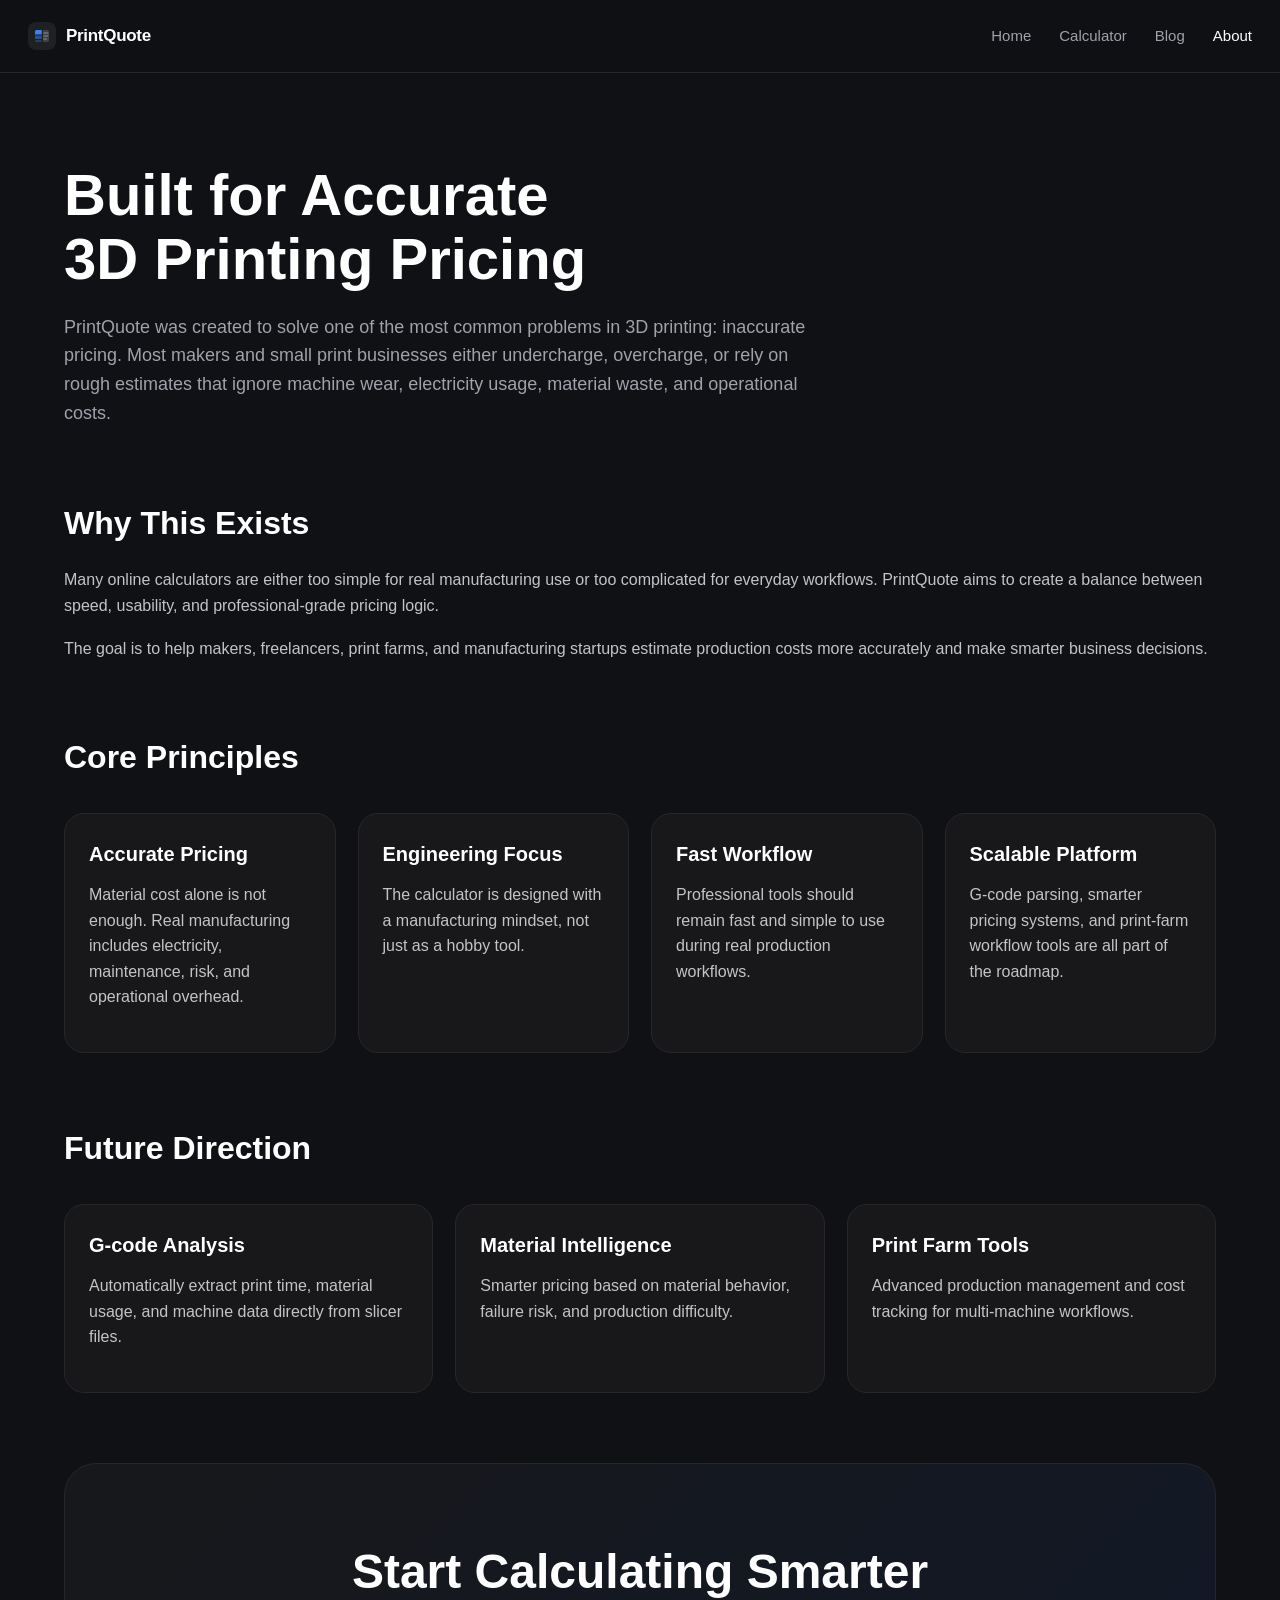
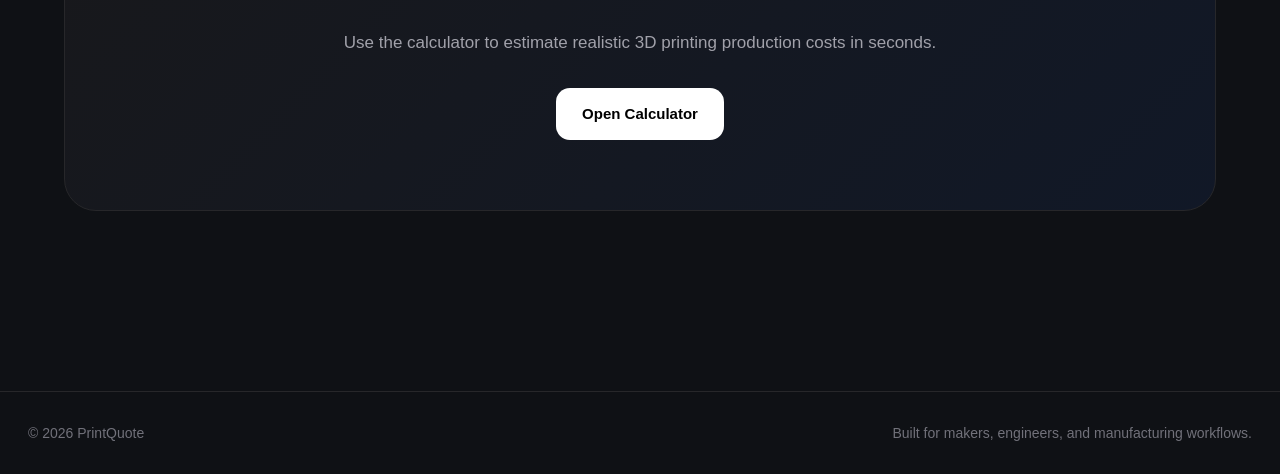
==== about.html @ ab30bac1 "Add files via upload" ====
<!DOCTYPE html>
<html lang="en">
<head>
    <meta charset="UTF-8" />
    <meta name="viewport" content="width=device-width, initial-scale=1.0" />
    <title>About | PrintQuote</title>
    <link rel="stylesheet" href="styles.css" />
</head>
<body>

    <!-- NAVBAR -->
    <nav class="navbar">
        <div class="nav-content">

            <a href="index.html" class="logo-wrap">
                <svg class="logo-icon" width="28" height="28" viewBox="0 0 28 28" fill="none" xmlns="http://www.w3.org/2000/svg">
                    <rect width="28" height="28" rx="8" fill="#ffffff" fill-opacity="0.07"/>
                    <path d="M7 9.5C7 8.67 7.67 8 8.5 8h5.25v4.5H7V9.5z" fill="#3b82f6"/>
                    <rect x="7" y="13.5" width="6.75" height="3.5" fill="#3b82f6" fill-opacity="0.5"/>
                    <rect x="7" y="18" width="6.75" height="2" rx="1" fill="#3b82f6" fill-opacity="0.3"/>
                    <path d="M15 8h4.5C20.33 8 21 8.67 21 9.5v9c0 .83-.67 1.5-1.5 1.5H15V8z" fill="#ffffff" fill-opacity="0.15"/>
                    <line x1="15.75" y1="11" x2="20" y2="11" stroke="#fff" stroke-opacity="0.4" stroke-width="1.2" stroke-linecap="round"/>
                    <line x1="15.75" y1="14" x2="20" y2="14" stroke="#fff" stroke-opacity="0.4" stroke-width="1.2" stroke-linecap="round"/>
                    <line x1="15.75" y1="17" x2="18.5" y2="17" stroke="#fff" stroke-opacity="0.4" stroke-width="1.2" stroke-linecap="round"/>
                </svg>
                <span class="logo-name">PrintQuote</span>
            </a>

            <div class="nav-right">
                <div class="nav-links">
                    <a href="index.html">Home</a>
                    <a href="calculator.html">Calculator</a>
                    <a href="blog.html">Blog</a>
                    <a href="about.html" class="active">About</a>
                </div>
            </div>

        </div>
    </nav>

    <!-- HERO -->
    <section class="hero">
        <div class="container">
            <h1>Built for Accurate<br>3D Printing Pricing</h1>
            <p class="hero-desc">PrintQuote was created to solve one of the most common problems in 3D printing: inaccurate pricing. Most makers and small print businesses either undercharge, overcharge, or rely on rough estimates that ignore machine wear, electricity usage, material waste, and operational costs.</p>
        </div>
    </section>

    <!-- WHY -->
    <section class="container">
        <div class="content-section">
            <h2>Why This Exists</h2>
            <p>Many online calculators are either too simple for real manufacturing use or too complicated for everyday workflows. PrintQuote aims to create a balance between speed, usability, and professional-grade pricing logic.</p>
            <p>The goal is to help makers, freelancers, print farms, and manufacturing startups estimate production costs more accurately and make smarter business decisions.</p>
        </div>
    </section>

    <!-- CORE PRINCIPLES -->
    <section class="container">
        <div class="content-section">
            <h2>Core Principles</h2>
            <div class="grid">

                <div class="card">
                    <h3>Accurate Pricing</h3>
                    <p>Material cost alone is not enough. Real manufacturing includes electricity, maintenance, risk, and operational overhead.</p>
                </div>

                <div class="card">
                    <h3>Engineering Focus</h3>
                    <p>The calculator is designed with a manufacturing mindset, not just as a hobby tool.</p>
                </div>

                <div class="card">
                    <h3>Fast Workflow</h3>
                    <p>Professional tools should remain fast and simple to use during real production workflows.</p>
                </div>

                <div class="card">
                    <h3>Scalable Platform</h3>
                    <p>G-code parsing, smarter pricing systems, and print-farm workflow tools are all part of the roadmap.</p>
                </div>

            </div>
        </div>
    </section>

    <!-- FUTURE -->
    <section class="container">
        <div class="content-section">
            <h2>Future Direction</h2>
            <div class="grid">

                <div class="card">
                    <h3>G-code Analysis</h3>
                    <p>Automatically extract print time, material usage, and machine data directly from slicer files.</p>
                </div>

                <div class="card">
                    <h3>Material Intelligence</h3>
                    <p>Smarter pricing based on material behavior, failure risk, and production difficulty.</p>
                </div>

                <div class="card">
                    <h3>Print Farm Tools</h3>
                    <p>Advanced production management and cost tracking for multi-machine workflows.</p>
                </div>

            </div>
        </div>
    </section>

    <!-- CTA -->
    <section style="padding-bottom:100px;">
        <div class="container">
            <div class="cta-box">
                <h2>Start Calculating Smarter</h2>
                <p>Use the calculator to estimate realistic 3D printing production costs in seconds.</p>
                <a href="calculator.html" class="button-primary">Open Calculator</a>
            </div>
        </div>
    </section>

    <!-- FOOTER -->
    <footer>
        <div class="footer-content">
            <p>© 2026 PrintQuote</p>
            <p>Built for makers, engineers, and manufacturing workflows.</p>
        </div>
    </footer>

</body>
</html>
---- styles.css ----
/* =========================================================
   PRINTQUOTE — styles.css
   Single shared stylesheet for all pages.
   ========================================================= */

/* ── VARIABLES ─────────────────────────────────────────── */
:root {
    --bg:       #0f1115;
    --surface:  #18181b;
    --deep:     #09090b;
    --border:   #27272a;
    --border-2: #3f3f46;
    --text:     #ffffff;
    --muted:    #a1a1aa;
    --subtle:   #71717a;
    --blue:     #3b82f6;
    --green:    #22c55e;
    --amber:    #f59e0b;
    --red:      #ef4444;
    --radius:   20px;
    --radius-sm:12px;
}

/* ── RESET ─────────────────────────────────────────────── */
*, *::before, *::after { box-sizing: border-box; margin: 0; padding: 0; }

/* ── BASE ───────────────────────────────────────────────── */
body {
    background: var(--bg);
    color: var(--text);
    font-family: Arial, sans-serif;
    line-height: 1.6;
    overflow-x: hidden;
}

a { text-decoration: none; color: inherit; }

/* ── LAYOUT ─────────────────────────────────────────────── */
.container {
    width: 100%;
    max-width: 1200px;
    margin: 0 auto;
    padding: 0 24px;
}

/* Calculator uses wider wrap */
.calc-wrap {
    max-width: 1440px;
    margin: 0 auto;
    padding: 28px;
}

/* ── NAVBAR ─────────────────────────────────────────────── */
.navbar {
    position: sticky;
    top: 0;
    backdrop-filter: blur(12px);
    -webkit-backdrop-filter: blur(12px);
    background: rgba(15, 17, 21, 0.88);
    border-bottom: 1px solid var(--border);
    z-index: 100;
}

.nav-content {
    max-width: 1440px;
    margin: 0 auto;
    padding: 0 28px;
    height: 72px;
    display: flex;
    align-items: center;
    justify-content: space-between;
}

/* ── LOGO ───────────────────────────────────────────────── */
.logo-wrap {
    display: flex;
    align-items: center;
    gap: 10px;
    color: var(--text);
    user-select: none;
    flex-shrink: 0;
}

.logo-icon { flex-shrink: 0; }

.logo-name {
    font-size: 17px;
    font-weight: 800;
    letter-spacing: -0.3px;
}

/* ── NAV RIGHT ──────────────────────────────────────────── */
.nav-right {
    display: flex;
    align-items: center;
    gap: 24px;
}

.nav-links {
    display: flex;
    gap: 28px;
}

.nav-links a {
    color: var(--muted);
    font-size: 15px;
    transition: color 0.15s;
}

.nav-links a:hover,
.nav-links a.active { color: var(--text); }

/* Currency select in navbar */
.nav-currency {
    background: var(--surface);
    border: 1px solid var(--border);
    border-radius: 10px;
    color: var(--text);
    padding: 7px 12px;
    font-size: 13px;
    font-family: Arial, sans-serif;
    cursor: pointer;
    transition: border-color 0.15s;
}

.nav-currency:focus {
    outline: none;
    border-color: var(--blue);
}

/* ── BUTTONS ────────────────────────────────────────────── */
.button-primary {
    display: inline-block;
    padding: 14px 26px;
    border-radius: 14px;
    font-weight: bold;
    font-size: 15px;
    background: white;
    color: black;
    cursor: pointer;
    border: none;
    transition: transform 0.2s;
    font-family: Arial, sans-serif;
}

.button-secondary {
    display: inline-block;
    padding: 14px 26px;
    border-radius: 14px;
    font-weight: bold;
    font-size: 15px;
    border: 1px solid var(--border);
    color: #d4d4d8;
    background: var(--surface);
    cursor: pointer;
    transition: transform 0.2s;
    font-family: Arial, sans-serif;
}

.button-primary:hover,
.button-secondary:hover { transform: translateY(-2px); }

.button-primary:active,
.button-secondary:active { transform: translateY(0); }

/* ── CARDS ──────────────────────────────────────────────── */
.card {
    background: var(--surface);
    border: 1px solid var(--border);
    border-radius: var(--radius);
    padding: 24px;
}

/* Section label inside calculator cards */
.card > h2 {
    font-size: 13px;
    font-weight: 700;
    color: var(--muted);
    text-transform: uppercase;
    letter-spacing: 0.8px;
    margin-bottom: 18px;
}

/* Feature / about cards */
.card h3 {
    font-size: 20px;
    font-weight: 700;
    margin-bottom: 12px;
}

.card p {
    color: var(--muted);
    font-size: 15px;
}

/* ── FOOTER ─────────────────────────────────────────────── */
footer {
    border-top: 1px solid var(--border);
    margin-top: 80px;
}

.footer-content {
    max-width: 1440px;
    margin: 0 auto;
    padding: 30px 28px;
    display: flex;
    justify-content: space-between;
    flex-wrap: wrap;
    gap: 20px;
}

.footer-content p { color: var(--subtle); font-size: 14px; }

/* ── HERO (shared base) ─────────────────────────────────── */
.hero { padding: 90px 0 70px; }

.hero h1 {
    font-size: 58px;
    line-height: 1.1;
    margin-bottom: 22px;
}

.hero > .container > p,
.hero p.hero-desc {
    color: var(--muted);
    font-size: 18px;
    max-width: 760px;
}

/* Index hero — larger with gradient background */
.hero--index {
    position: relative;
    padding: 120px 0 100px;
}

.hero--index::before {
    content: "";
    position: absolute;
    inset: 0;
    background: radial-gradient(circle at top left, rgba(59, 130, 246, 0.12), transparent 35%);
    pointer-events: none;
}

.hero-content { position: relative; z-index: 2; }

.hero--index h1 {
    font-size: 72px;
    max-width: 900px;
    margin-bottom: 24px;
}

.hero--index p {
    font-size: 20px;
    max-width: 720px;
    margin-bottom: 40px;
}

.hero-tag {
    display: inline-block;
    padding: 10px 16px;
    border: 1px solid var(--border);
    border-radius: 999px;
    color: var(--muted);
    font-size: 14px;
    margin-bottom: 28px;
    background: var(--surface);
}

.hero-buttons {
    display: flex;
    gap: 18px;
    flex-wrap: wrap;
}

/* ── PREVIEW (index only) ───────────────────────────────── */
.preview {
    margin-top: 70px;
    background: linear-gradient(145deg, #18181b, #111827);
    border: 1px solid var(--border);
    border-radius: 28px;
    padding: 40px;
}

.preview-grid {
    display: grid;
    grid-template-columns: 1fr 350px;
    gap: 30px;
}

.preview-card {
    background: var(--bg);
    border: 1px solid var(--border);
    border-radius: 20px;
    padding: 24px;
}

.preview-price {
    font-size: 56px;
    font-weight: bold;
    margin: 20px 0 30px;
}

.preview-row {
    display: flex;
    justify-content: space-between;
    margin-bottom: 16px;
}

.preview-row span:first-child { color: var(--muted); }

.fake-input {
    height: 52px;
    background: var(--surface);
    border: 1px solid var(--border);
    border-radius: 14px;
    margin-top: 12px;
    margin-bottom: 18px;
}

/* ── SECTIONS (index features) ──────────────────────────── */
.section { padding: 100px 0; }

.section-title {
    font-size: 52px;
    margin-bottom: 20px;
}

.section-sub {
    color: var(--muted);
    max-width: 700px;
    font-size: 18px;
    margin-bottom: 56px;
}

.features-grid, .grid {
    display: grid;
    grid-template-columns: repeat(auto-fit, minmax(260px, 1fr));
    gap: 22px;
    margin-top: 30px;
}

.feature-card {
    background: var(--surface);
    border: 1px solid var(--border);
    border-radius: 24px;
    padding: 28px;
}

.feature-card h3 { font-size: 20px; margin-bottom: 12px; }
.feature-card p  { color: var(--muted); font-size: 15px; }

/* ── CTA BOX ────────────────────────────────────────────── */
.cta-box {
    background: linear-gradient(135deg, #18181b, #111827);
    border: 1px solid var(--border);
    border-radius: 32px;
    padding: 70px;
    text-align: center;
}

.cta-box h2 { font-size: 48px; margin-bottom: 18px; }

.cta-box p {
    color: var(--muted);
    max-width: 680px;
    margin: 0 auto 32px;
    font-size: 17px;
}

/* ── ABOUT — CONTENT SECTIONS ───────────────────────────── */
.content-section { margin-bottom: 70px; }

.content-section h2 {
    font-size: 32px;
    margin-bottom: 18px;
}

.content-section p {
    color: #c4c4c5;
    margin-bottom: 18px;
    font-size: 16px;
}

/* ── BLOG CARDS ─────────────────────────────────────────── */
.blog-section { padding-bottom: 120px; }

.blog-grid {
    display: grid;
    grid-template-columns: repeat(auto-fit, minmax(320px, 1fr));
    gap: 28px;
}

.blog-card {
    background: var(--surface);
    border: 1px solid var(--border);
    border-radius: 24px;
    overflow: hidden;
    transition: transform 0.25s, border-color 0.25s;
}

.blog-card:hover {
    transform: translateY(-6px);
    border-color: var(--border-2);
}

.blog-image {
    height: 220px;
    background: linear-gradient(135deg, #1e293b, #111827);
    display: flex;
    align-items: center;
    justify-content: center;
    color: var(--subtle);
    font-size: 14px;
    border-bottom: 1px solid var(--border);
}

.blog-content { padding: 28px; }

.blog-tag {
    display: inline-block;
    background: #0f172a;
    border: 1px solid #1e293b;
    color: #93c5fd;
    font-size: 12px;
    padding: 6px 10px;
    border-radius: 999px;
    margin-bottom: 18px;
}

.blog-title { font-size: 22px; line-height: 1.3; margin-bottom: 14px; }
.blog-desc  { color: var(--muted); margin-bottom: 22px; font-size: 15px; }
.read-more  { color: var(--text); font-weight: bold; }

/* ── FEATURED POST ──────────────────────────────────────── */
.featured {
    margin-bottom: 50px;
    background: linear-gradient(145deg, #18181b, #111827);
    border: 1px solid var(--border);
    border-radius: 32px;
    overflow: hidden;
}

.featured-grid { display: grid; grid-template-columns: 1fr 1fr; }

.featured-image {
    min-height: 420px;
    background: linear-gradient(135deg, #111827, #1e293b);
    display: flex;
    align-items: center;
    justify-content: center;
    color: var(--subtle);
}

.featured-content { padding: 50px; }

.featured-content h2 {
    font-size: 36px;
    line-height: 1.2;
    margin: 18px 0;
}

.featured-content p { color: var(--muted); margin-bottom: 28px; }

/* ── CALCULATOR GRID ─────────────────────────────────────── */
.calc-grid {
    display: grid;
    grid-template-columns: 1fr 400px;
    gap: 28px;
    align-items: start;
}

.calc-grid .card { margin-bottom: 16px; }

/* ── FORM INPUTS ────────────────────────────────────────── */
.inputs { display: flex; flex-direction: column; gap: 14px; }

.input-group { display: flex; flex-direction: column; gap: 8px; }

label {
    color: var(--muted);
    font-size: 13px;
    font-weight: 500;
}

input, select {
    background: var(--deep);
    border: 1px solid var(--border);
    border-radius: var(--radius-sm);
    color: var(--text);
    padding: 12px;
    font-size: 15px;
    font-family: Arial, sans-serif;
    transition: border-color 0.15s;
    -webkit-appearance: none;
    appearance: none;
}

input:focus, select:focus {
    outline: none;
    border-color: var(--blue);
}

/* ── QUOTE CARD ─────────────────────────────────────────── */
.quote-card {
    position: sticky;
    top: 88px; /* navbar height + gap */
    height: fit-content;
    margin-bottom: 0 !important;
}

#matLabel {
    font-size: 10px;
    font-weight: 700;
    letter-spacing: 2.5px;
    text-transform: uppercase;
    color: var(--subtle);
}

.price {
    font-size: 52px;
    font-weight: bold;
    margin: 12px 0 28px;
    letter-spacing: -2px;
    line-height: 1;
}

.row {
    display: flex;
    justify-content: space-between;
    margin-bottom: 12px;
    font-size: 14px;
}

.row span:first-child { color: var(--muted); }
.row span:last-child  { color: #e4e4e7; font-weight: 600; }

.divider { height: 1px; background: var(--border); margin: 12px 0; }

/* ── GCODE UPLOAD ───────────────────────────────────────── */
#gcodeFile { display: none; }

.gcode-label {
    display: flex;
    align-items: center;
    justify-content: center;
    gap: 10px;
    width: 100%;
    padding: 16px 20px;
    border: 1.5px dashed var(--border);
    border-radius: var(--radius-sm);
    background: var(--deep);
    color: var(--muted);
    font-size: 14px;
    font-family: Arial, sans-serif;
    cursor: pointer;
    transition: border-color 0.15s, color 0.15s, background 0.15s;
}

.gcode-label:hover {
    border-color: var(--blue);
    color: var(--text);
    background: rgba(59, 130, 246, 0.06);
}

.gcode-status {
    font-size: 13px;
    margin-top: 10px;
    color: var(--muted);
    min-height: 18px;
    word-break: break-all;
}

.gcode-status.success { color: var(--green); }
.gcode-status.warning { color: var(--amber); }
.gcode-status.loading { color: var(--blue); }
.gcode-status.error   { color: var(--red); }

/* ── FIELD FILL ANIMATION ───────────────────────────────── */
@keyframes fieldFill {
    0%   { border-color: var(--green); box-shadow: 0 0 0 3px rgba(34, 197, 94, 0.2); }
    70%  { border-color: var(--green); box-shadow: 0 0 0 1px rgba(34, 197, 94, 0.05); }
    100% { border-color: var(--border); box-shadow: none; }
}

.field-filled { animation: fieldFill 2s ease-out forwards; }

/* ── RESPONSIVE ─────────────────────────────────────────── */
@media (max-width: 980px) {
    .calc-grid       { grid-template-columns: 1fr; }
    .featured-grid   { grid-template-columns: 1fr; }
    .preview-grid    { grid-template-columns: 1fr; }
    .featured-content { padding: 30px; }
    .featured-content h2 { font-size: 28px; }
    .hero--index h1, .hero h1 { font-size: 46px; }
    .section-title   { font-size: 38px; }
    .cta-box         { padding: 40px 24px; }
    .cta-box h2      { font-size: 36px; }
    .quote-card      { position: static; }
}

@media (max-width: 700px) {
    .nav-content  { flex-wrap: wrap; height: auto; padding: 14px 20px; gap: 12px; }
    .nav-links    { gap: 16px; }
    .nav-links a  { font-size: 14px; }
    .hero--index h1, .hero h1 { font-size: 36px; }
    .price        { font-size: 40px; }
    .content-section h2 { font-size: 26px; }
    .cta-box h2   { font-size: 28px; }
    .calc-wrap    { padding: 16px; }
}
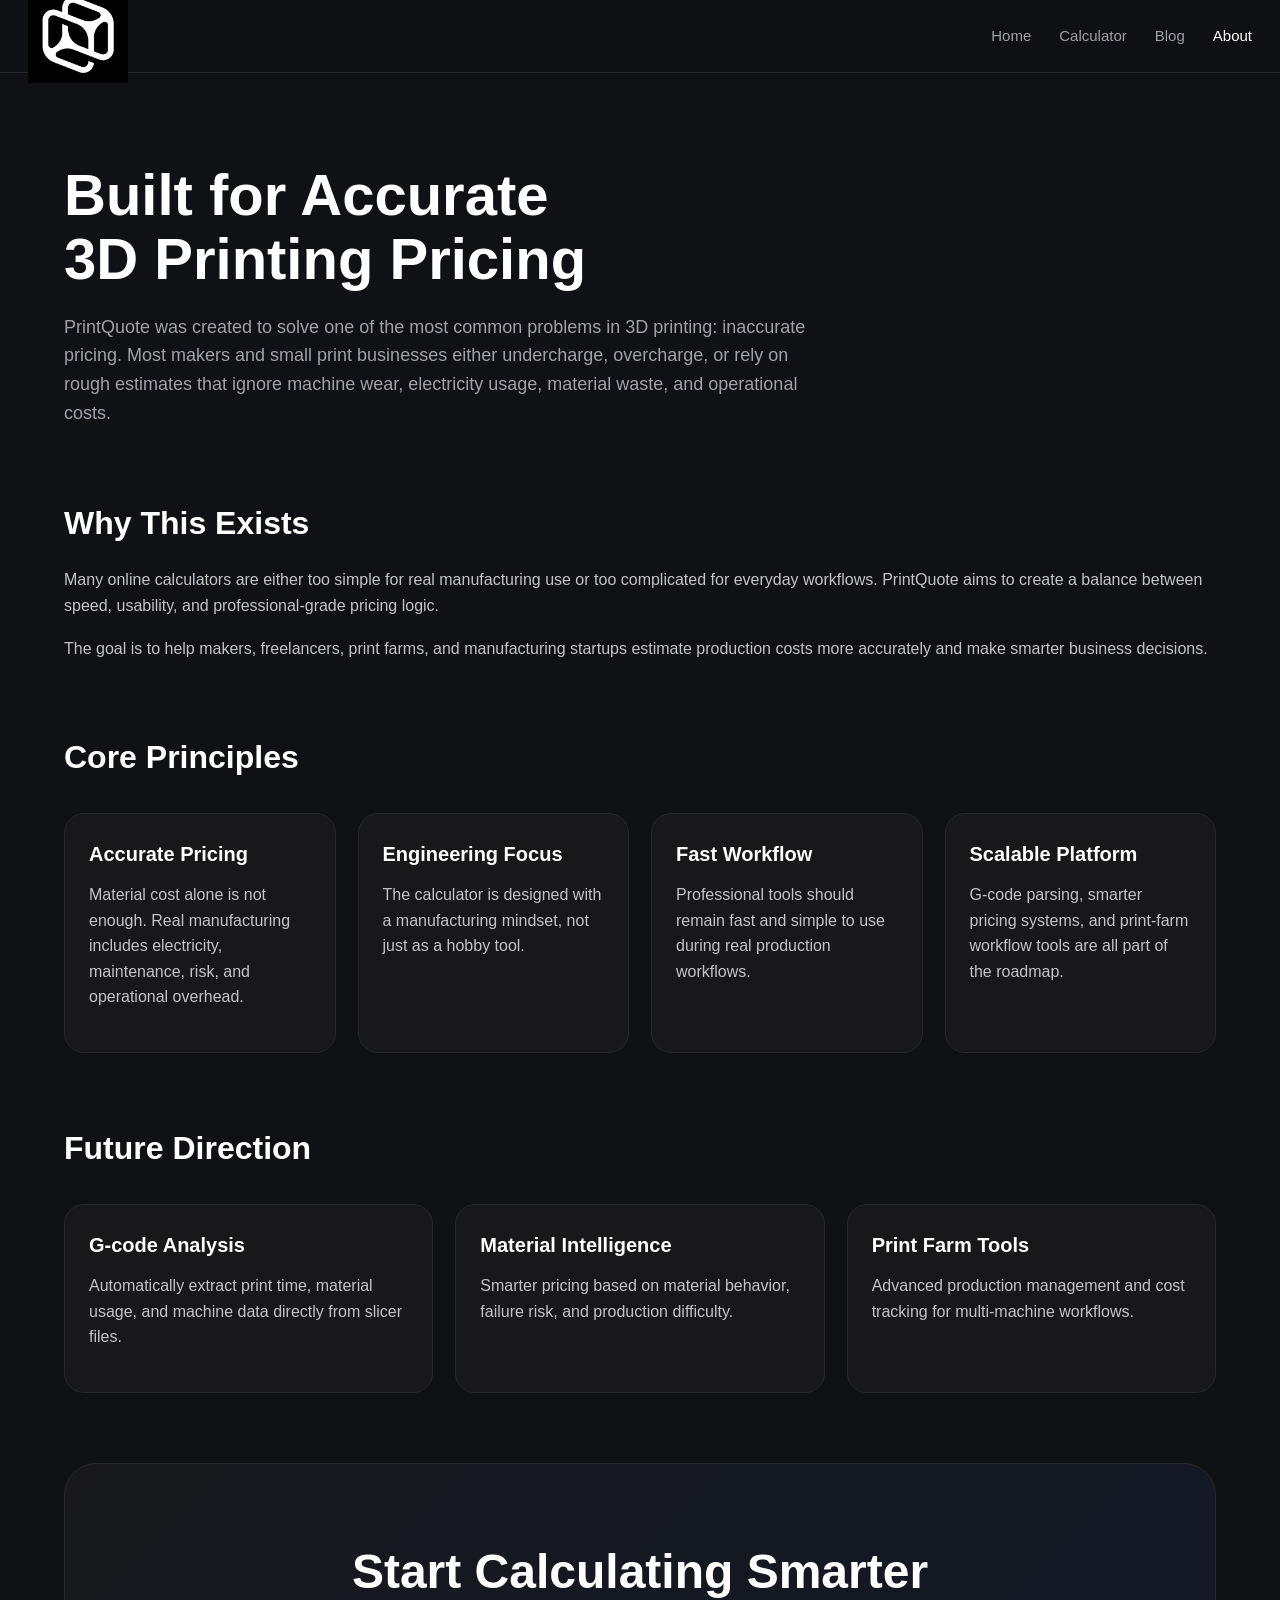
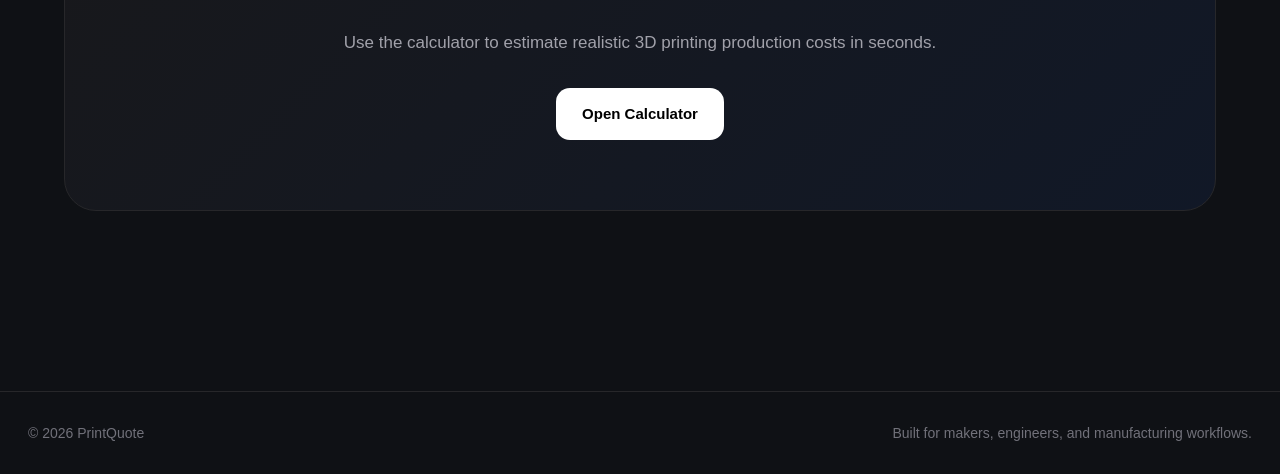
==== commit c04385ea: "Replace SVG logo with image logo" ====
--- a/about.html
+++ b/about.html
@@ -13,17 +13,7 @@
         <div class="nav-content">
 
             <a href="index.html" class="logo-wrap">
-                <svg class="logo-icon" width="28" height="28" viewBox="0 0 28 28" fill="none" xmlns="http://www.w3.org/2000/svg">
-                    <rect width="28" height="28" rx="8" fill="#ffffff" fill-opacity="0.07"/>
-                    <path d="M7 9.5C7 8.67 7.67 8 8.5 8h5.25v4.5H7V9.5z" fill="#3b82f6"/>
-                    <rect x="7" y="13.5" width="6.75" height="3.5" fill="#3b82f6" fill-opacity="0.5"/>
-                    <rect x="7" y="18" width="6.75" height="2" rx="1" fill="#3b82f6" fill-opacity="0.3"/>
-                    <path d="M15 8h4.5C20.33 8 21 8.67 21 9.5v9c0 .83-.67 1.5-1.5 1.5H15V8z" fill="#ffffff" fill-opacity="0.15"/>
-                    <line x1="15.75" y1="11" x2="20" y2="11" stroke="#fff" stroke-opacity="0.4" stroke-width="1.2" stroke-linecap="round"/>
-                    <line x1="15.75" y1="14" x2="20" y2="14" stroke="#fff" stroke-opacity="0.4" stroke-width="1.2" stroke-linecap="round"/>
-                    <line x1="15.75" y1="17" x2="18.5" y2="17" stroke="#fff" stroke-opacity="0.4" stroke-width="1.2" stroke-linecap="round"/>
-                </svg>
-                <span class="logo-name">PrintQuote</span>
+                <img src="logo.png" alt="PRINT OBS" class="logo-icon" style="width: 100px; height:100px; object-fit:contain;">
             </a>
 
             <div class="nav-right">
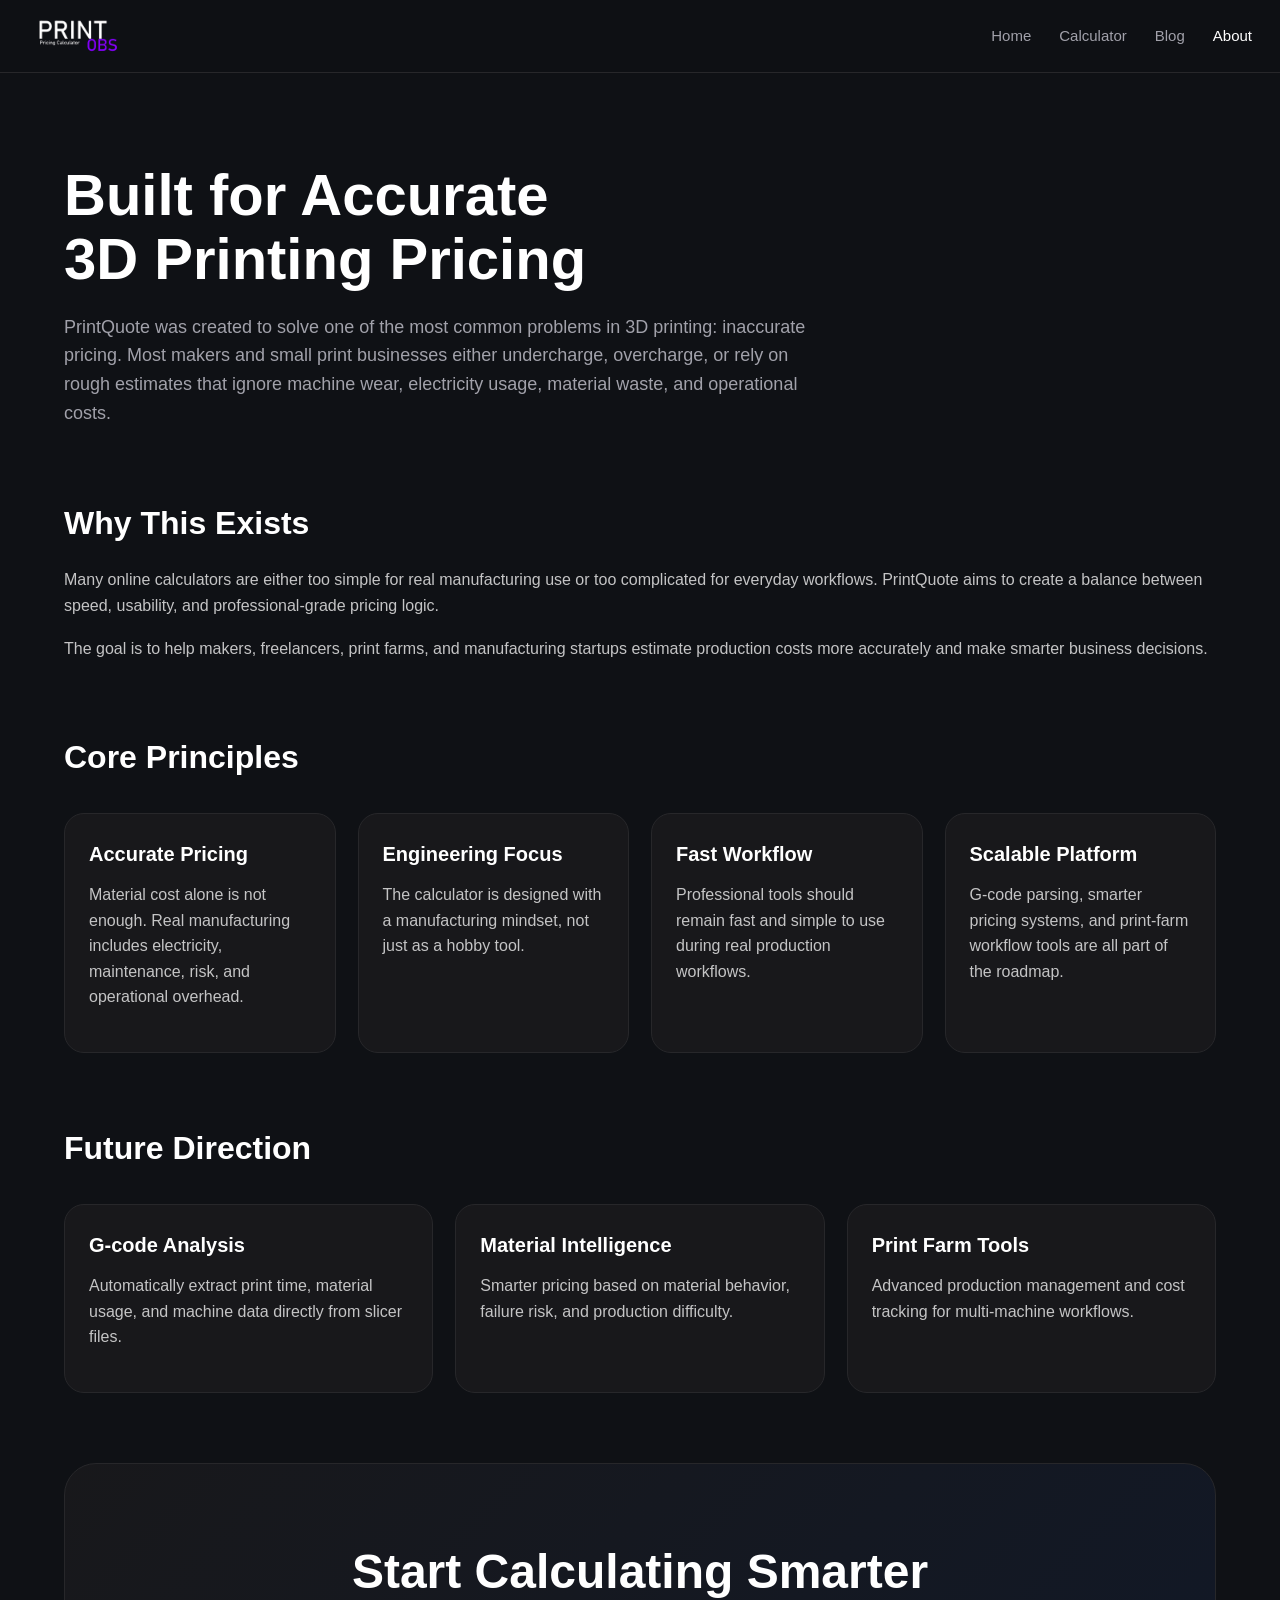
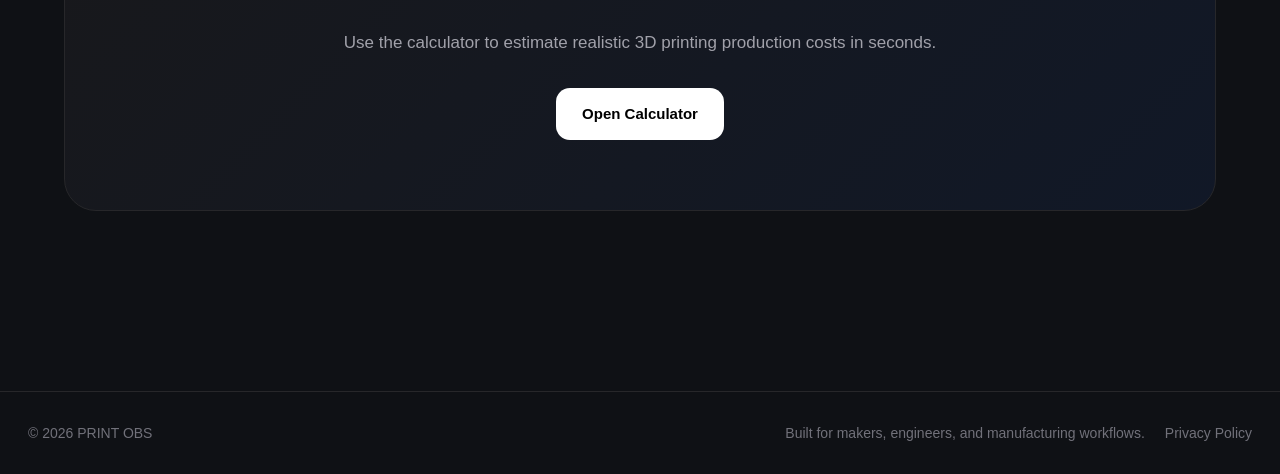
==== commit 7e10a02c: "Update footer content and structure in about.html" ====
--- a/about.html
+++ b/about.html
@@ -3,7 +3,7 @@
 <head>
     <meta charset="UTF-8" />
     <meta name="viewport" content="width=device-width, initial-scale=1.0" />
-    <title>About | PrintQuote</title>
+    <title>About | PrintOBS</title>
     <link rel="stylesheet" href="styles.css" />
 </head>
 <body>
@@ -113,11 +113,15 @@
 
     <!-- FOOTER -->
     <footer>
-        <div class="footer-content">
-            <p>© 2026 PrintQuote</p>
+    <div class="footer-content">
+        <p>© 2026 PRINT OBS</p>
+        <div style="display:flex; gap:20px; flex-wrap:wrap; align-items:center;">
             <p>Built for makers, engineers, and manufacturing workflows.</p>
+            <a href="privacy.html" style="color:#71717a; font-size:14px; transition:color 0.15s;"
+               onmouseover="this.style.color='#fff'" onmouseout="this.style.color='#71717a'">Privacy Policy</a>
         </div>
-    </footer>
+    </div>
+</footer>
 
 </body>
 </html>
--- a/styles.css
+++ b/styles.css
@@ -1,5 +1,5 @@
 /* =========================================================
-   PRINTQUOTE — styles.css
+   PRINTOBS — styles.css
    Single shared stylesheet for all pages.
    ========================================================= */
 
@@ -404,6 +404,11 @@
 }
 
 .blog-image {
+    object-fit:cover;
+    display:block;
+    height:100%;
+    min-height:290px;
+    overflow:hidden;
     height: 220px;
     background: linear-gradient(135deg, #1e293b, #111827);
     display: flex;
